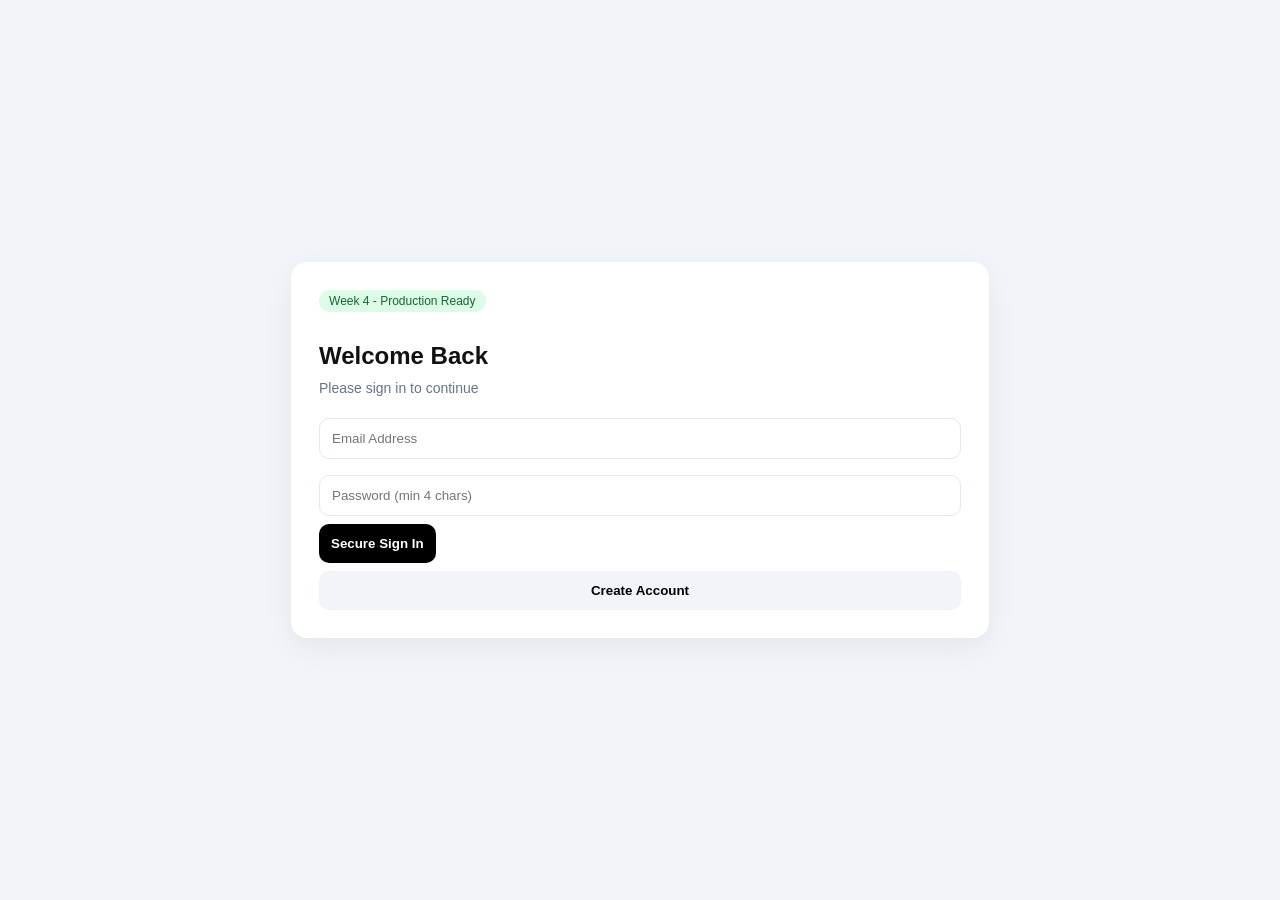
==== dashboard.html @ fd0f8b20 "Add files via upload" ====
<!DOCTYPE html>
<html lang="en">
<head>
<meta charset="UTF-8"><meta name="viewport" content="width=device-width, initial-scale=1.0">
<title>Dashboard - Production</title>
<link rel="stylesheet" href="style.css">
</head>
<body>
<div class="header">
  <div><h2 id="welcome">Dashboard</h2><small id="userEmail"></small></div>
  <button onclick="logout()" class="btn-black">Log Out</button>
</div>

<div class="grid">
  <div class="card">
    <h3>Live Market Data (Public API)</h3>
    <div id="apiLoader" class="loader"></div>
    <div id="apiData"></div>
    <button onclick="fetchAPI()" class="btn-light">Refresh Data</button>
  </div>

  <div class="card">
    <h3>Save to My Profile (CRUD)</h3>
    <input id="metric" placeholder="e.g., My Fav Coin: Bitcoin">
    <button onclick="saveData()" class="btn-black" style="width:100%; margin-top:8px">Save to Database</button>
    <div id="list"></div>
  </div>
</div>

<div id="toast"></div>
<script src="app.js"></script>
<script>
// Only for dashboard page
if(!localStorage.getItem("sessionUser")) location.href="index.html";
document.getElementById("userEmail").innerText = localStorage.getItem("sessionUser");
document.getElementById("welcome").innerText = "Welcome, " + localStorage.getItem("sessionUser").split("@")[0];
fetchAPI(); loadData();
</script>
</body>
</html>
---- style.css ----
*{box-sizing:border-box; font-family:Inter, sans-serif}
body{margin:0; background:#f8fafc; color:#111}
.auth-body{display:flex; justify-content:center; align-items:center; height:100vh; background:#f1f5f9}
.card{background:white; padding:28px; border-radius:16px; box-shadow:0 10px 30px rgba(0,0,0,0.06); margin:12px}
.badge{background:#dcfce7; color:#166534; padding:4px 10px; border-radius:20px; font-size:12px; display:inline-block; margin-bottom:10px}
.sub{color:#64748b; font-size:14px; margin-top:-10px}
input{width:100%; padding:12px; margin:8px 0; border:1px solid #e2e8f0; border-radius:10px; outline:none}
input:focus{border-color:black}
.btn-black{background:black; color:white; padding:12px; border:none; border-radius:10px; cursor:pointer; font-weight:600}
.btn-light{background:#f1f5f9; color:black; padding:12px; border:none; border-radius:10px; cursor:pointer; font-weight:600; width:100%; margin-top:8px}
.header{display:flex; justify-content:space-between; align-items:center; background:white; padding:16px 24px; border-bottom:1px solid #eee}
.grid{display:grid; grid-template-columns:1fr 1fr; gap:20px; padding:20px}
@media(max-width:768px){.grid{grid-template-columns:1fr}}
.loader{width:30px; height:30px; border:3px solid #eee; border-top:3px solid black; border-radius:50%; animation:spin 1s linear infinite; margin:10px auto}
@keyframes spin{to{transform:rotate(360deg)}}
.item{background:#f8fafc; padding:12px; border-radius:10px; margin:8px 0; display:flex; justify-content:space-between; align-items:center}
#toast{position:fixed; bottom:20px; left:50%; transform:translateX(-50%); background:#111; color:white; padding:12px 20px; border-radius:30px; display:none; z-index:99}
.show{display:block !important}
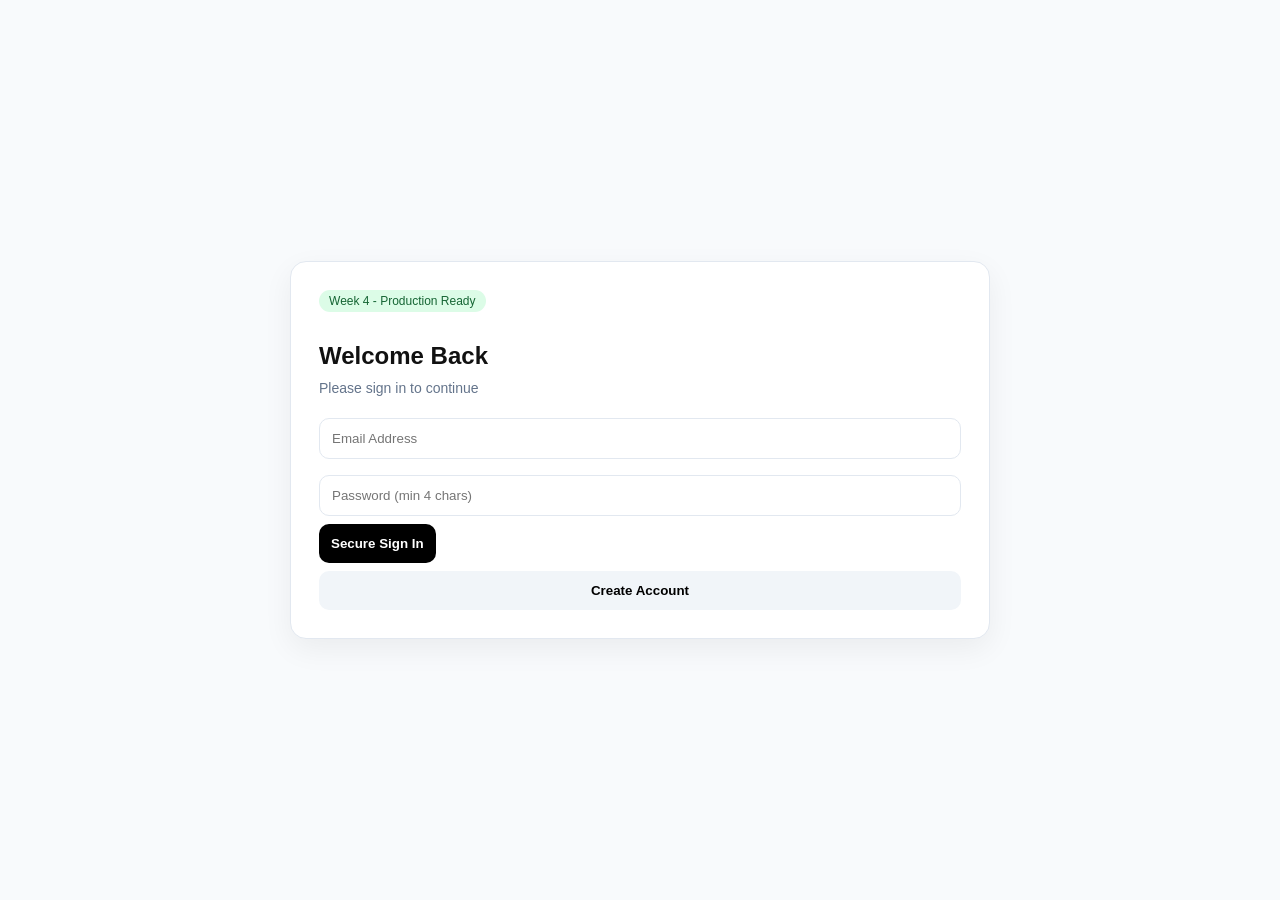
==== commit b2339adf: "Add files via upload" ====
--- a/dashboard.html
+++ b/dashboard.html
@@ -1,40 +1,38 @@
 <!DOCTYPE html>
 <html lang="en">
-<head>
-<meta charset="UTF-8"><meta name="viewport" content="width=device-width, initial-scale=1.0">
-<title>Dashboard - Production</title>
-<link rel="stylesheet" href="style.css">
-</head>
+<head><meta charset="UTF-8"><meta name="viewport" content="width=device-width, initial-scale=1.0">
+<title>Dashboard - Week 5</title><link rel="stylesheet" href="style.css"></head>
 <body>
 <div class="header">
-  <div><h2 id="welcome">Dashboard</h2><small id="userEmail"></small></div>
-  <button onclick="logout()" class="btn-black">Log Out</button>
-</div>
-
+<div><h2 id="welcome">Dashboard</h2><small id="userEmail"></small></div>
+<div style="display:flex; gap:8px">
+<button onclick="toggleDarkMode()" id="darkBtn" class="btn-light" style="width:auto; margin:0">🌙 Dark Mode</button>
+<button onclick="logout()" class="btn-black">Log Out</button>
+</div></div>
 <div class="grid">
-  <div class="card">
-    <h3>Live Market Data (Public API)</h3>
-    <div id="apiLoader" class="loader"></div>
-    <div id="apiData"></div>
-    <button onclick="fetchAPI()" class="btn-light">Refresh Data</button>
-  </div>
-
-  <div class="card">
-    <h3>Save to My Profile (CRUD)</h3>
-    <input id="metric" placeholder="e.g., My Fav Coin: Bitcoin">
-    <button onclick="saveData()" class="btn-black" style="width:100%; margin-top:8px">Save to Database</button>
-    <div id="list"></div>
-  </div>
-</div>
-
-<div id="toast"></div>
-<script src="app.js"></script>
+<div class="card"><h3>Live Market Data</h3><div id="apiLoader" class="loader"></div><div id="apiData"></div><button onclick="fetchAPI()" class="btn-light">Refresh Data</button></div>
+<div class="card"><h3>My Saved Data - Pagination & Search</h3>
+<input id="searchInput" placeholder="🔍 Search your data..." oninput="onSearch(this.value)">
+<input id="metric" placeholder="e.g., My Fav Coin: Bitcoin">
+<button onclick="saveData()" class="btn-black" style="width:100%; margin-top:8px">Save to Database</button>
+<div id="list"></div>
+<div class="pagination"><button id="prevBtn" onclick="changePage(-1)">← Previous</button><span id="pageInfo">Page 1 of 1</span><button id="nextBtn" onclick="changePage(1)">Next →</button></div>
+<small>Showing 5 items per page</small></div></div>
+<div class="grid">
+<div class="card"><h3>⚙️ Profile Settings</h3>
+<label>Display Name</label><input id="displayName" placeholder="Your Name">
+<label>Email</label><input id="profileEmail" disabled style="opacity:0.6">
+<button onclick="updateProfile()" class="btn-black" style="width:100%">Update Profile</button><hr style="margin:16px 0">
+<h4>Change Password</h4><input id="oldPass" type="password" placeholder="Old Password"><input id="newPass" type="password" placeholder="New Password">
+<button onclick="changePassword()" class="btn-light">Change Password</button></div>
+<div class="card"><h3>📊 Week 5 Info</h3><p>✅ Pagination - 5 items per page</p><p>✅ Backend Search</p><p>✅ Dark Mode saved</p><p>✅ Profile Update</p></div></div>
+<div id="toast"></div><script src="app.js"></script>
 <script>
-// Only for dashboard page
 if(!localStorage.getItem("sessionUser")) location.href="index.html";
 document.getElementById("userEmail").innerText = localStorage.getItem("sessionUser");
-document.getElementById("welcome").innerText = "Welcome, " + localStorage.getItem("sessionUser").split("@")[0];
+let savedName = localStorage.getItem("displayName_"+localStorage.getItem("sessionUser")) || localStorage.getItem("sessionUser").split("@")[0];
+document.getElementById("welcome").innerText = "Welcome, " + savedName;
+document.getElementById("displayName").value = savedName;
+document.getElementById("profileEmail").value = localStorage.getItem("sessionUser");
 fetchAPI(); loadData();
-</script>
-</body>
-</html>+</script></body></html>
--- a/style.css
+++ b/style.css
@@ -1,18 +1,22 @@
+:root{ --bg:#f8fafc; --card:white; --text:#111; --border:#e2e8f0; --muted:#64748b; }
+body.dark{ --bg:#0f172a; --card:#1e293b; --text:white; --border:#334155; --muted:#94a3b8; }
 *{box-sizing:border-box; font-family:Inter, sans-serif}
-body{margin:0; background:#f8fafc; color:#111}
-.auth-body{display:flex; justify-content:center; align-items:center; height:100vh; background:#f1f5f9}
-.card{background:white; padding:28px; border-radius:16px; box-shadow:0 10px 30px rgba(0,0,0,0.06); margin:12px}
+body{margin:0; background:var(--bg); color:var(--text)}
+.auth-body{display:flex; justify-content:center; align-items:center; height:100vh; background:var(--bg)}
+.card{background:var(--card); padding:28px; border-radius:16px; box-shadow:0 10px 30px rgba(0,0,0,0.06); margin:12px; color:var(--text); border:1px solid var(--border)}
 .badge{background:#dcfce7; color:#166534; padding:4px 10px; border-radius:20px; font-size:12px; display:inline-block; margin-bottom:10px}
-.sub{color:#64748b; font-size:14px; margin-top:-10px}
-input{width:100%; padding:12px; margin:8px 0; border:1px solid #e2e8f0; border-radius:10px; outline:none}
-input:focus{border-color:black}
+.sub{color:var(--muted); font-size:14px; margin-top:-10px}
+input{width:100%; padding:12px; margin:8px 0; border:1px solid var(--border); border-radius:10px; outline:none; background:var(--card); color:var(--text)}
 .btn-black{background:black; color:white; padding:12px; border:none; border-radius:10px; cursor:pointer; font-weight:600}
 .btn-light{background:#f1f5f9; color:black; padding:12px; border:none; border-radius:10px; cursor:pointer; font-weight:600; width:100%; margin-top:8px}
-.header{display:flex; justify-content:space-between; align-items:center; background:white; padding:16px 24px; border-bottom:1px solid #eee}
+.header{display:flex; justify-content:space-between; align-items:center; background:var(--card); padding:16px 24px; border-bottom:1px solid var(--border)}
 .grid{display:grid; grid-template-columns:1fr 1fr; gap:20px; padding:20px}
 @media(max-width:768px){.grid{grid-template-columns:1fr}}
 .loader{width:30px; height:30px; border:3px solid #eee; border-top:3px solid black; border-radius:50%; animation:spin 1s linear infinite; margin:10px auto}
 @keyframes spin{to{transform:rotate(360deg)}}
-.item{background:#f8fafc; padding:12px; border-radius:10px; margin:8px 0; display:flex; justify-content:space-between; align-items:center}
+.item{background:var(--bg); padding:12px; border-radius:10px; margin:8px 0; display:flex; justify-content:space-between; align-items:center; border:1px solid var(--border)}
 #toast{position:fixed; bottom:20px; left:50%; transform:translateX(-50%); background:#111; color:white; padding:12px 20px; border-radius:30px; display:none; z-index:99}
-.show{display:block !important}+.show{display:block !important}
+.pagination{display:flex; gap:8px; justify-content:center; margin-top:12px; align-items:center}
+.pagination button{padding:8px 14px; border-radius:8px; border:1px solid var(--border); background:var(--card); color:var(--text); cursor:pointer}
+.pagination button:disabled{opacity:0.4}
